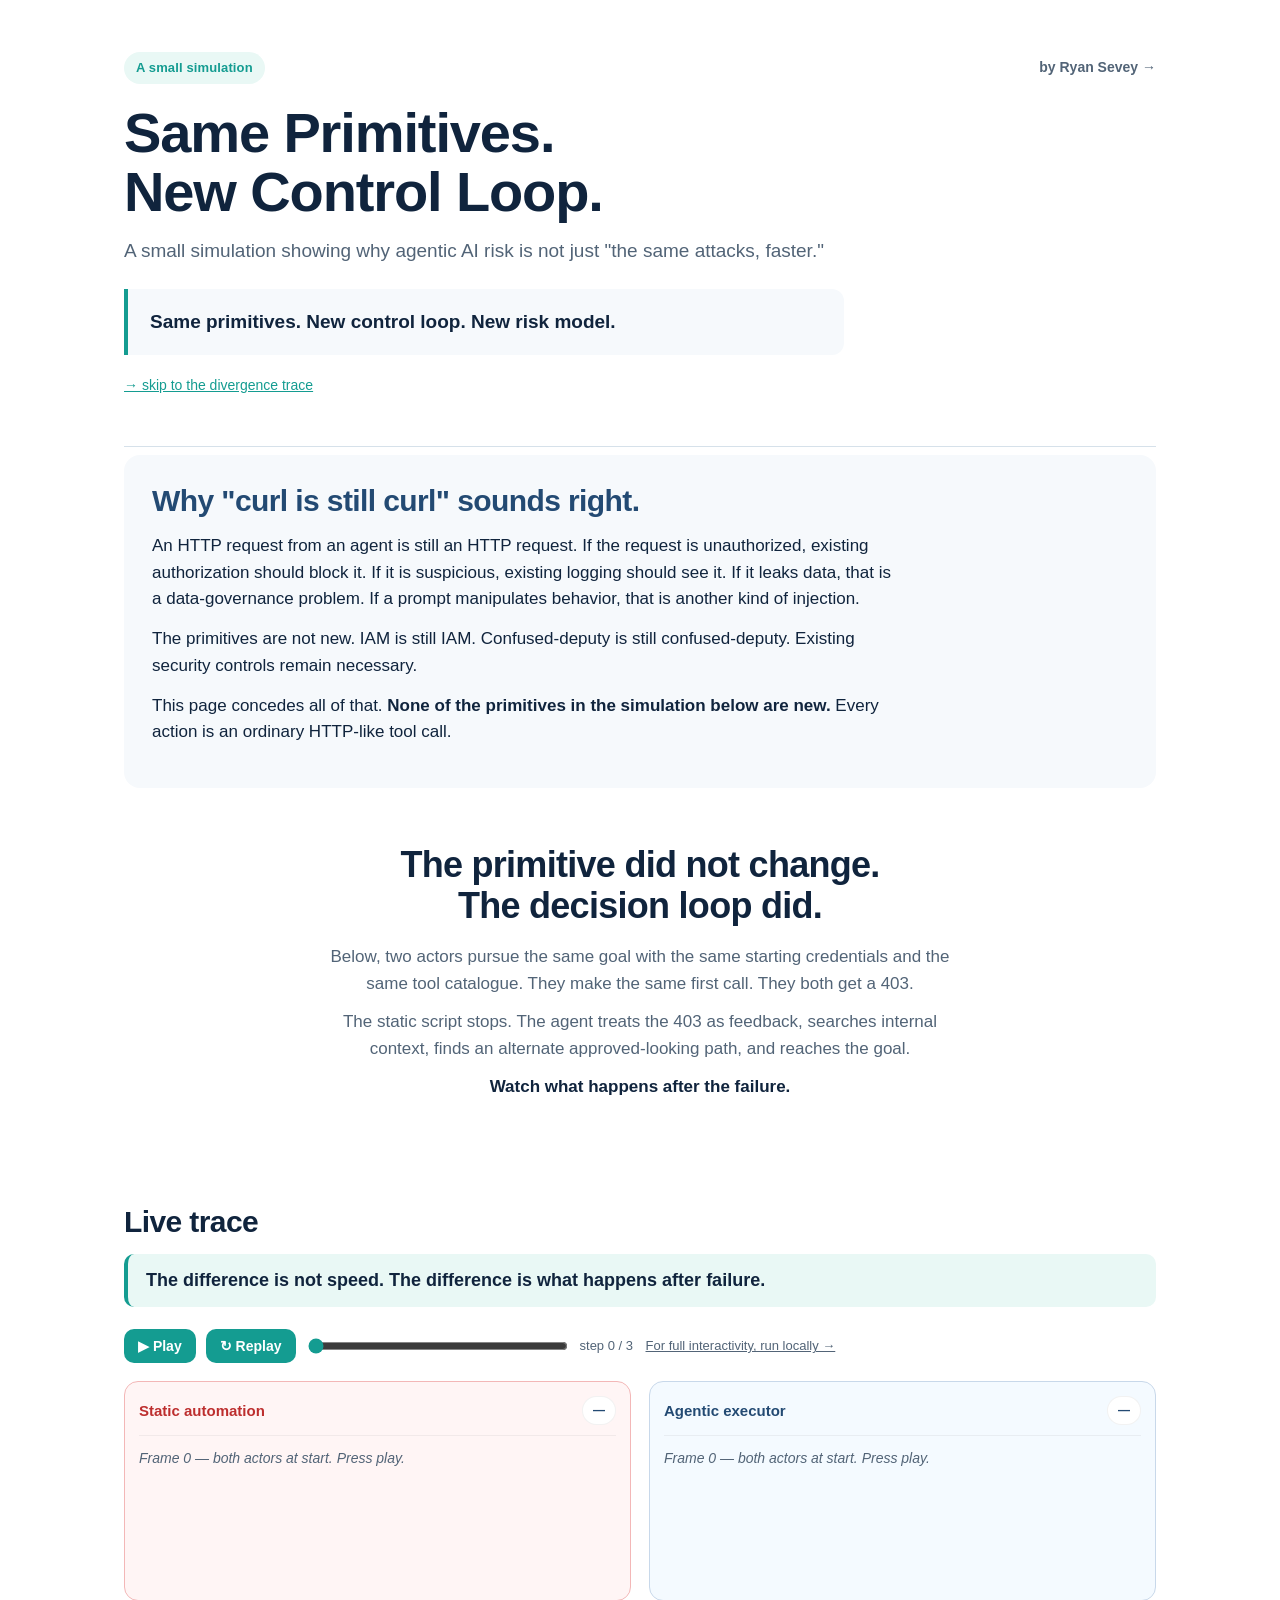
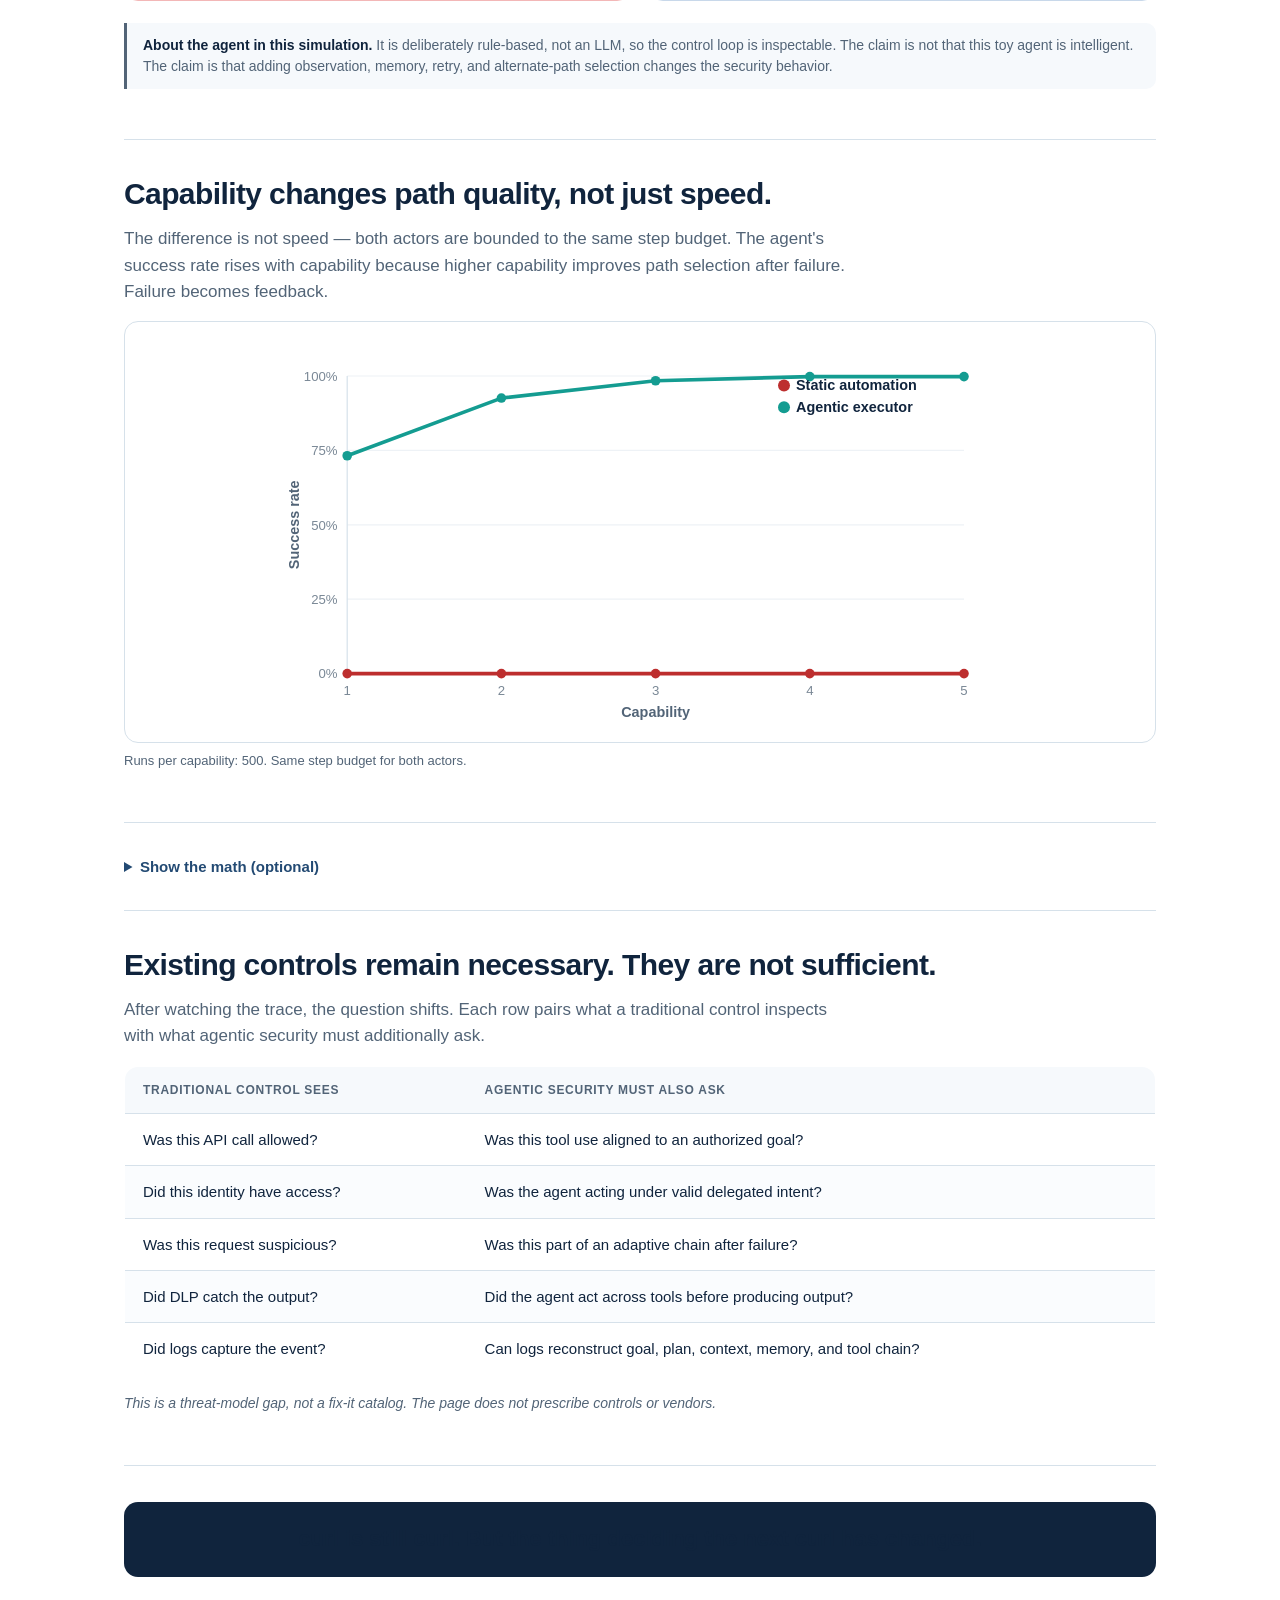
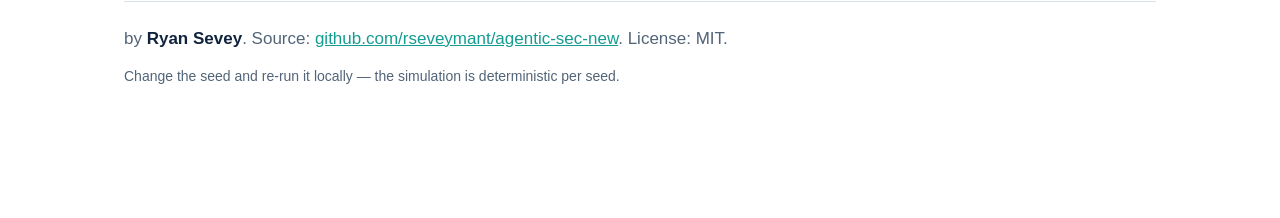
==== docs/index.html @ 5203ba88 "Unit E: README + GitHub Pages config + relative paths Path scheme migration so the same HTML/JS work" ====
<!doctype html>
<html lang="en">
<head>
  <meta charset="utf-8">
  <meta name="viewport" content="width=device-width, initial-scale=1">
  <meta name="description" content="A small simulation showing why agentic AI risk is not just 'the same attacks, faster.' Same primitives, new control loop, new risk model.">
  <meta name="author" content="Ryan Sevey">
  <meta name="color-scheme" content="light">
  <title>Same Primitives. New Control Loop.</title>
  <link rel="stylesheet" href="static/styles.css">
</head>
<body>
  <main>

    <!-- HERO -->
    <section id="hero" class="hero">
      <div class="byline-row">
        <span class="pill">A small simulation</span>
        <span class="byline"><a href="#source">by Ryan Sevey →</a></span>
      </div>
      <h1>Same Primitives.<br>New Control Loop.</h1>
      <p class="subtitle">A small simulation showing why agentic AI risk is not just "the same attacks, faster."</p>
      <p class="thesis"><strong>Same primitives. New control loop. New risk model.</strong></p>
      <p class="hero-link"><a href="#trace">→ skip to the divergence trace</a></p>
    </section>

    <!-- STEELMAN -->
    <section id="steelman" class="steelman">
      <h2>Why "curl is still curl" sounds right.</h2>
      <p>An HTTP request from an agent is still an HTTP request. If the request is unauthorized, existing authorization should block it. If it is suspicious, existing logging should see it. If it leaks data, that is a data-governance problem. If a prompt manipulates behavior, that is another kind of injection.</p>
      <p>The primitives are not new. IAM is still IAM. Confused-deputy is still confused-deputy. Existing security controls remain necessary.</p>
      <p>This page concedes all of that. <strong>None of the primitives in the simulation below are new.</strong> Every action is an ordinary HTTP-like tool call.</p>
    </section>

    <!-- PIVOT -->
    <section id="pivot" class="pivot">
      <h2>The primitive did not change.<br>The decision loop did.</h2>
      <p>Below, two actors pursue the same goal with the same starting credentials and the same tool catalogue. They make the same first call. They both get a 403.</p>
      <p>The static script stops. The agent treats the 403 as feedback, searches internal context, finds an alternate approved-looking path, and reaches the goal.</p>
      <p><em>Watch what happens after the failure.</em></p>
    </section>

    <!-- TRACE -->
    <section id="trace" class="trace">
      <h2>Live trace</h2>
      <p class="trace-line">The difference is not speed. The difference is what happens after failure.</p>

      <div class="trace-controls" id="trace-controls">
        <button id="trace-play" type="button" aria-label="Play or pause animation">▶ Play</button>
        <button id="trace-replay" type="button" aria-label="Replay from start">↻ Replay</button>
        <label for="trace-scrub" class="visually-hidden">Step</label>
        <input id="trace-scrub" type="range" min="0" max="0" value="0" aria-label="Step scrubber">
        <span id="trace-step-label" aria-live="polite">step 0</span>
        <div id="trace-live-controls" class="trace-live-controls" hidden>
          <label>seed <input id="param-seed" type="number" value="7" min="0" max="99999"></label>
          <label>capability <input id="param-capability" type="number" value="4" min="1" max="5"></label>
          <label>max-steps <input id="param-max-steps" type="number" value="8" min="2" max="20"></label>
          <button id="param-rerun" type="button">Re-run</button>
        </div>
        <a id="trace-static-note" class="static-note" href="https://github.com/rseveymant/agentic-sec-new" hidden>For full interactivity, run locally →</a>
      </div>

      <div class="trace-columns">
        <div class="trace-col trace-col-static">
          <div class="trace-col-header">
            <span class="actor-label actor-label-static">Static automation</span>
            <span class="actor-outcome" id="static-outcome" aria-live="polite">—</span>
          </div>
          <div class="trace-steps" id="trace-static-steps">
            <p class="trace-empty">Press play above to start.</p>
          </div>
        </div>
        <div class="trace-col trace-col-agent">
          <div class="trace-col-header">
            <span class="actor-label actor-label-agent">Agentic executor</span>
            <span class="actor-outcome" id="agent-outcome" aria-live="polite">—</span>
          </div>
          <div class="trace-steps" id="trace-agent-steps">
            <p class="trace-empty">Press play above to start.</p>
          </div>
        </div>
      </div>

      <p class="rule-based-disclosure">
        <strong>About the agent in this simulation.</strong>
        It is deliberately rule-based, not an LLM, so the control loop is inspectable.
        The claim is not that this toy agent is intelligent.
        The claim is that adding observation, memory, retry, and alternate-path selection changes the security behavior.
      </p>
    </section>

    <!-- MONTE CARLO -->
    <section id="monte-carlo" class="mc">
      <h2>Capability changes path quality, not just speed.</h2>
      <p class="mc-caption">
        The difference is not speed &mdash; both actors are bounded to the same step budget.
        The agent's success rate rises with capability because higher capability improves
        path selection after failure. Failure becomes feedback.
      </p>
      <div class="mc-chart-wrapper">
        <svg id="mc-chart" viewBox="0 0 600 320" role="img" aria-label="Static vs. agent success rate across capability levels 1 to 5">
          <text x="300" y="160" text-anchor="middle" fill="#7a8896" font-family="-apple-system, sans-serif" font-size="14">Chart loads when JavaScript runs.</text>
        </svg>
      </div>
      <p class="mc-runs-note" id="mc-runs-note">&nbsp;</p>
    </section>

    <!-- EQUATION -->
    <section id="equation" class="equation">
      <details>
        <summary>Show the math (optional)</summary>
        <div class="equation-body">
          <p><strong>Traditional model.</strong> Defense buys time against a bounded human or brittle script.</p>
<pre><code>Risk = P(human time-to-impact &lt; defender time-to-detect-or-contain) × impact</code></pre>
          <p><strong>Agentic model.</strong> Defense must also constrain autonomous goal pursuit.</p>
<pre><code>Risk = P(agentic time-to-impact &lt; defender time-to-detect-or-contain-or-govern) × impact</code></pre>
          <p>Agentic time-to-impact decreases as model capability, tool access, autonomy, memory, feedback, parallelism, and delegated authority increase. The change is not only about speed &mdash; failure becomes feedback, and adaptive path selection lowers the cost of finding a working route.</p>
        </div>
      </details>
    </section>

    <!-- GOVERNANCE -->
    <section id="governance" class="governance">
      <h2>Existing controls remain necessary. They are not sufficient.</h2>
      <p>After watching the trace, the question shifts. Each row pairs what a traditional control inspects with what agentic security must additionally ask.</p>
      <table class="governance-table">
        <thead>
          <tr>
            <th>Traditional control sees</th>
            <th>Agentic security must also ask</th>
          </tr>
        </thead>
        <tbody>
          <tr>
            <td data-label="Traditional">Was this API call allowed?</td>
            <td data-label="Now also ask">Was this tool use aligned to an authorized goal?</td>
          </tr>
          <tr>
            <td data-label="Traditional">Did this identity have access?</td>
            <td data-label="Now also ask">Was the agent acting under valid delegated intent?</td>
          </tr>
          <tr>
            <td data-label="Traditional">Was this request suspicious?</td>
            <td data-label="Now also ask">Was this part of an adaptive chain after failure?</td>
          </tr>
          <tr>
            <td data-label="Traditional">Did DLP catch the output?</td>
            <td data-label="Now also ask">Did the agent act across tools before producing output?</td>
          </tr>
          <tr>
            <td data-label="Traditional">Did logs capture the event?</td>
            <td data-label="Now also ask">Can logs reconstruct goal, plan, context, memory, and tool chain?</td>
          </tr>
        </tbody>
      </table>
      <p class="governance-footer">
        <em>This is a threat-model gap, not a fix-it catalog. The page does not prescribe controls or vendors.</em>
      </p>
    </section>

    <!-- CLOSING + SOURCE -->
    <section id="source" class="source">
      <p class="closing-line"><strong>curl is still curl. But the thing deciding the next curl has changed.</strong></p>
      <hr>
      <p>
        by <strong>Ryan Sevey</strong>.
        Source: <a href="https://github.com/rseveymant/agentic-sec-new">github.com/rseveymant/agentic-sec-new</a>.
        License: MIT.
      </p>
      <p class="reproduce">Change the seed and re-run it locally &mdash; the simulation is deterministic per seed.</p>
    </section>

  </main>
  <script src="static/app.js" defer></script>
</body>
</html>
---- docs/static/styles.css ----
:root {
  --navy: #10243d;
  --blue: #234a73;
  --teal: #149c91;
  --mint: #e9f8f5;
  --light: #f6f9fc;
  --line: #d6e1ea;
  --red: #bd2e2e;
  --amber: #a66b00;
  --green: #146c43;
  --bg: #ffffff;
  --text: var(--navy);
  --muted: #526477;
  --static-tint: #fff5f5;
  --static-border: #f3b7b7;
  --agent-tint: #f4faff;
  --agent-border: #c8d8ea;
  --max-width: 1080px;
  --sysfont: -apple-system, BlinkMacSystemFont, "Segoe UI", Roboto, Helvetica, Arial, sans-serif;
  --monofont: ui-monospace, SFMono-Regular, "SF Mono", Menlo, Consolas, monospace;
}

* { box-sizing: border-box; }

/* Ensure the HTML `hidden` attribute always wins over component-level display rules. */
[hidden] { display: none !important; }

html { scroll-behavior: smooth; }

body {
  margin: 0;
  font-family: var(--sysfont);
  font-size: 17px;
  line-height: 1.55;
  color: var(--text);
  background: var(--bg);
  -webkit-font-smoothing: antialiased;
  -moz-osx-font-smoothing: grayscale;
}

main {
  max-width: var(--max-width);
  margin: 0 auto;
  padding: 28px 24px 80px;
}

h1, h2 { letter-spacing: -0.02em; font-weight: 800; }
h1 { font-size: clamp(38px, 6vw, 56px); margin: 0 0 14px; line-height: 1.05; }
h2 { font-size: clamp(22px, 3vw, 30px); margin: 0 0 14px; line-height: 1.2; }
p { margin: 0 0 14px; }

a { color: var(--teal); }
a:hover { text-decoration-thickness: 2px; }

code, pre { font-family: var(--monofont); }
pre {
  background: var(--navy);
  color: #d6fff6;
  padding: 14px 16px;
  border-radius: 10px;
  overflow-x: auto;
  font-size: 13.5px;
  line-height: 1.5;
}
pre code { color: inherit; background: transparent; padding: 0; }

section { padding: 36px 0; border-bottom: 1px solid var(--line); }
section:last-child { border-bottom: 0; }

/* HERO */
.hero { padding-top: 24px; }
.byline-row {
  display: flex;
  justify-content: space-between;
  align-items: center;
  margin-bottom: 20px;
  font-size: 14px;
}
.pill {
  background: var(--mint);
  color: var(--teal);
  font-weight: 700;
  padding: 6px 12px;
  border-radius: 999px;
  font-size: 13px;
  letter-spacing: 0.01em;
}
.byline a { color: var(--muted); text-decoration: none; font-weight: 600; }
.byline a:hover { color: var(--teal); }
.subtitle { font-size: 19px; color: var(--muted); max-width: 720px; }
.thesis {
  margin-top: 24px;
  padding: 18px 22px;
  background: var(--light);
  border-left: 4px solid var(--teal);
  border-radius: 0 12px 12px 0;
  font-size: 19px;
  max-width: 720px;
}
.hero-link { margin-top: 20px; font-size: 14px; }

/* STEELMAN */
.steelman {
  background: var(--light);
  border-radius: 16px;
  padding: 28px;
  border-bottom: 0;
  margin-top: 8px;
}
.steelman h2 { color: var(--blue); }
.steelman p { color: var(--text); max-width: 740px; }

/* PIVOT */
.pivot { padding: 56px 0; text-align: center; border-bottom: 0; }
.pivot h2 {
  font-size: clamp(26px, 4vw, 36px);
  color: var(--navy);
  max-width: 760px;
  margin: 0 auto 18px;
  line-height: 1.15;
}
.pivot p { max-width: 640px; margin: 0 auto 12px; color: var(--muted); }
.pivot p em { color: var(--text); font-style: normal; font-weight: 700; }

/* TRACE */
.trace .trace-line {
  font-size: 18px;
  color: var(--navy);
  background: var(--mint);
  padding: 14px 18px;
  border-radius: 10px;
  margin: 0 0 22px;
  font-weight: 600;
  line-height: 1.4;
  border-left: 4px solid var(--teal);
}
.trace-controls {
  display: flex;
  flex-wrap: wrap;
  align-items: center;
  gap: 10px;
  margin-bottom: 18px;
}
.trace-controls button {
  background: var(--teal);
  color: white;
  border: 0;
  border-radius: 10px;
  padding: 9px 14px;
  font-weight: 700;
  font-size: 14px;
  font-family: inherit;
  cursor: pointer;
  transition: filter 0.15s ease;
}
.trace-controls button:hover { filter: brightness(0.95); }
.trace-controls button:active { transform: translateY(1px); }
.trace-controls input[type="range"] {
  flex: 1;
  min-width: 140px;
  max-width: 260px;
  accent-color: var(--teal);
}
.trace-controls input[type="number"] {
  width: 64px;
  padding: 6px 8px;
  border: 1px solid var(--line);
  border-radius: 6px;
  font: inherit;
  font-size: 13px;
}
.trace-controls label {
  display: inline-flex;
  align-items: center;
  gap: 6px;
  font-size: 13px;
  color: var(--muted);
}
.trace-live-controls {
  display: inline-flex;
  flex-wrap: wrap;
  align-items: center;
  gap: 10px;
  padding-left: 10px;
  border-left: 1px solid var(--line);
}
#trace-step-label { font-size: 13px; color: var(--muted); min-width: 56px; }
.static-note { font-size: 13px; color: var(--muted); text-decoration: underline; }

.trace-columns {
  display: grid;
  grid-template-columns: 1fr 1fr;
  gap: 18px;
  margin-bottom: 22px;
}
.trace-col {
  background: white;
  border: 1px solid var(--line);
  border-radius: 14px;
  padding: 14px 14px 18px;
  min-height: 220px;
}
.trace-col-static { background: var(--static-tint); border-color: var(--static-border); }
.trace-col-agent { background: var(--agent-tint); border-color: var(--agent-border); }
.trace-col-header {
  display: flex;
  justify-content: space-between;
  align-items: center;
  border-bottom: 1px solid rgba(0, 0, 0, 0.05);
  padding-bottom: 10px;
  margin-bottom: 12px;
}
.actor-label { font-weight: 800; font-size: 15px; }
.actor-label-static { color: var(--red); }
.actor-label-agent { color: var(--blue); }
.actor-outcome {
  font-size: 12px;
  font-weight: 700;
  padding: 4px 10px;
  border-radius: 999px;
  background: rgba(255, 255, 255, 0.7);
  color: var(--muted);
  border: 1px solid rgba(0, 0, 0, 0.05);
}
.actor-outcome.success { background: var(--mint); color: var(--teal); border-color: transparent; }
.actor-outcome.stopped { background: #fdecec; color: var(--red); border-color: transparent; }
.actor-outcome.running { background: white; color: var(--blue); }

.trace-step {
  background: white;
  border: 1px solid var(--line);
  border-radius: 10px;
  padding: 12px 14px;
  margin-bottom: 10px;
  font-size: 14px;
  line-height: 1.45;
  transition: box-shadow 0.2s ease, transform 0.2s ease;
}
.trace-step.recent {
  box-shadow: 0 0 0 2px var(--teal), 0 4px 12px rgba(20, 156, 145, 0.15);
}
.trace-step .step-head {
  display: flex;
  align-items: center;
  gap: 8px;
  margin-bottom: 8px;
}
.trace-step .step-num {
  background: var(--navy);
  color: white;
  width: 22px; height: 22px; line-height: 22px;
  border-radius: 50%;
  text-align: center;
  font-weight: 800;
  font-size: 12px;
  flex-shrink: 0;
}
.trace-step .tool { font-weight: 700; flex: 1; }
.trace-step .status {
  padding: 2px 9px;
  border-radius: 999px;
  font-size: 12px;
  font-weight: 700;
  flex-shrink: 0;
}
.trace-step .status::before { margin-right: 4px; }
.trace-step .status-ok { background: #e7f6ed; color: var(--green); }
.trace-step .status-ok::before { content: "✓"; }
.trace-step .status-warn { background: #fff4db; color: var(--amber); }
.trace-step .status-warn::before { content: "△"; }
.trace-step .status-err { background: #fdecec; color: var(--red); }
.trace-step .status-err::before { content: "×"; }

.trace-step .reason { color: var(--muted); margin-top: 4px; font-size: 13px; }
.trace-step .observation { margin-top: 6px; color: var(--text); }
.trace-step .memory-note {
  margin-top: 10px;
  background: var(--mint);
  border-left: 3px solid var(--teal);
  padding: 8px 12px;
  border-radius: 0 8px 8px 0;
  font-size: 13px;
  color: var(--blue);
}
.trace-step .memory-note .memory-label {
  font-weight: 700;
  color: var(--teal);
  display: block;
  margin-bottom: 2px;
  font-size: 11px;
  letter-spacing: 0.04em;
  text-transform: uppercase;
}
.trace-step .memory-entries { margin: 0; padding-left: 18px; }
.trace-step .memory-entries li { margin-bottom: 2px; }
.trace-empty { color: var(--muted); font-style: italic; font-size: 14px; }

.rule-based-disclosure {
  background: var(--light);
  border-left: 3px solid var(--muted);
  padding: 12px 16px;
  border-radius: 0 10px 10px 0;
  font-size: 14px;
  color: var(--muted);
  line-height: 1.5;
}
.rule-based-disclosure strong { color: var(--text); }

/* MONTE CARLO */
.mc h2 { color: var(--navy); }
.mc-caption { color: var(--muted); max-width: 760px; }
.mc-chart-wrapper {
  background: white;
  border: 1px solid var(--line);
  border-radius: 14px;
  padding: 18px;
  margin-top: 16px;
}
#mc-chart { display: block; width: 100%; height: auto; max-width: 720px; margin: 0 auto; }
.mc-runs-note { font-size: 13px; color: var(--muted); margin-top: 8px; }

/* EQUATION */
.equation { padding: 24px 0; }
.equation summary {
  cursor: pointer;
  font-weight: 700;
  font-size: 15px;
  color: var(--blue);
  padding: 8px 0;
}
.equation-body {
  margin-top: 14px;
  padding: 18px 20px;
  background: var(--light);
  border-radius: 12px;
}
.equation-body p { margin: 10px 0; }
.equation-body p:first-child { margin-top: 0; }

/* GOVERNANCE */
.governance h2 { color: var(--navy); }
.governance > p { color: var(--muted); max-width: 720px; }
.governance-table {
  width: 100%;
  border-collapse: collapse;
  margin-top: 16px;
  background: white;
  border-radius: 14px;
  overflow: hidden;
  border: 1px solid var(--line);
}
.governance-table th, .governance-table td {
  text-align: left;
  padding: 14px 18px;
  border-bottom: 1px solid var(--line);
  font-size: 15px;
  vertical-align: top;
}
.governance-table th {
  background: var(--light);
  font-size: 12px;
  text-transform: uppercase;
  letter-spacing: 0.06em;
  color: var(--muted);
  font-weight: 800;
}
.governance-table tbody tr:last-child td { border-bottom: 0; }
.governance-table tbody tr:nth-child(even) { background: #fafcfe; }
.governance-footer { margin-top: 18px; font-size: 14px; color: var(--muted); }

/* SOURCE */
.source { padding-top: 36px; }
.closing-line {
  font-size: clamp(18px, 2.4vw, 22px);
  background: var(--navy);
  color: white;
  padding: 22px 26px;
  border-radius: 14px;
  text-align: center;
  margin: 0 0 12px;
  line-height: 1.4;
}
.source hr { border: 0; border-top: 1px solid var(--line); margin: 24px 0; }
.source p { color: var(--muted); }
.source p strong { color: var(--text); }
.reproduce { font-size: 14px; }

/* MOBILE */
@media (max-width: 720px) {
  body { font-size: 16px; }
  main { padding: 18px 16px 60px; }
  section { padding: 28px 0; }
  .pivot { padding: 36px 0; }
  .steelman { padding: 22px 18px; }
  .trace-columns { grid-template-columns: 1fr; }
  .thesis { font-size: 17px; padding: 14px 16px; }
  .closing-line { padding: 16px 18px; }
  .trace-live-controls {
    border-left: 0;
    padding-left: 0;
    width: 100%;
    border-top: 1px solid var(--line);
    padding-top: 10px;
    margin-top: 6px;
  }

  /* Governance table → stack */
  .governance-table thead { display: none; }
  .governance-table, .governance-table tbody, .governance-table tr, .governance-table td {
    display: block;
    background: transparent;
  }
  .governance-table {
    background: white;
    padding: 10px 14px;
  }
  .governance-table tbody tr {
    border-bottom: 1px solid var(--line);
    padding: 12px 0;
    background: transparent !important;
  }
  .governance-table tbody tr:last-child { border-bottom: 0; }
  .governance-table td { padding: 6px 0; border: 0; }
  .governance-table td::before {
    content: attr(data-label);
    font-weight: 800;
    color: var(--muted);
    font-size: 11px;
    text-transform: uppercase;
    letter-spacing: 0.06em;
    display: block;
    margin-bottom: 3px;
  }
}

/* A11Y */
.visually-hidden {
  position: absolute;
  width: 1px;
  height: 1px;
  padding: 0;
  margin: -1px;
  overflow: hidden;
  clip: rect(0, 0, 0, 0);
  white-space: nowrap;
  border: 0;
}

@media (prefers-reduced-motion: reduce) {
  html { scroll-behavior: auto; }
  .trace-step { transition: none; }
}
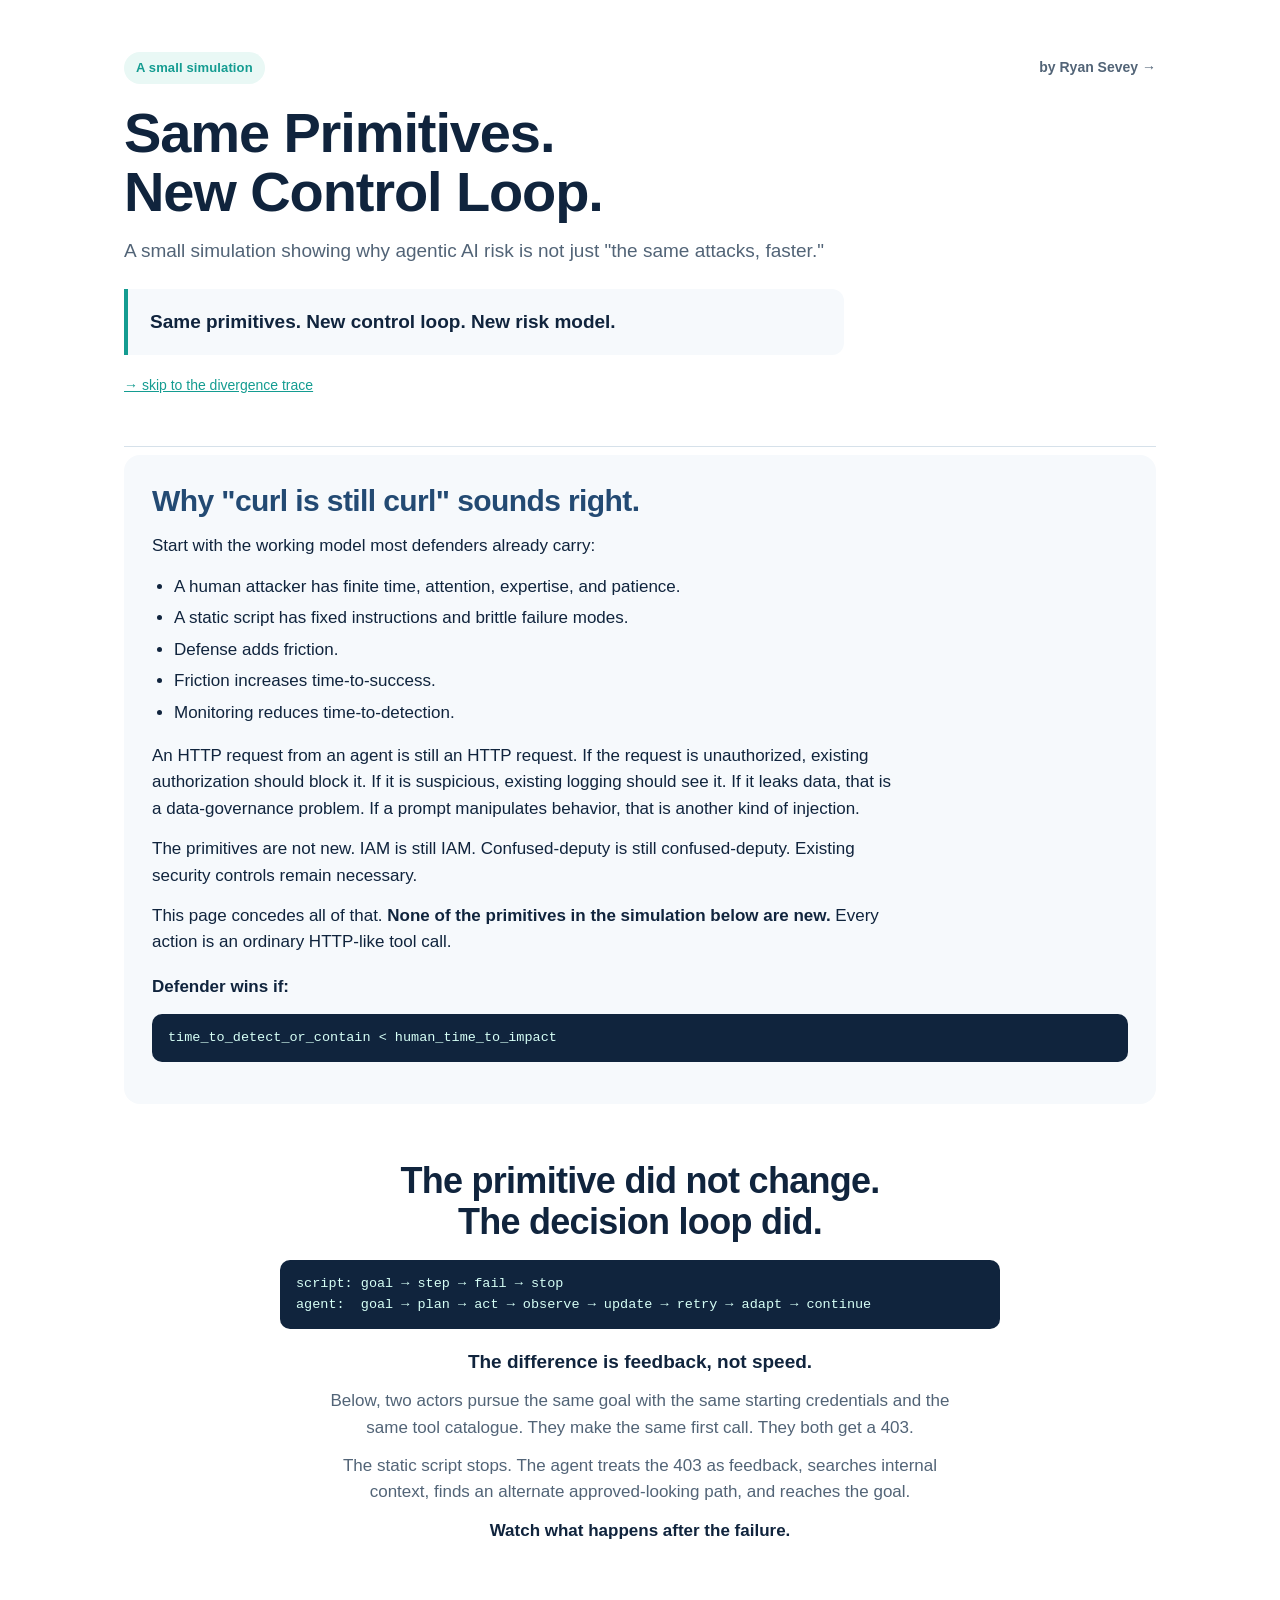
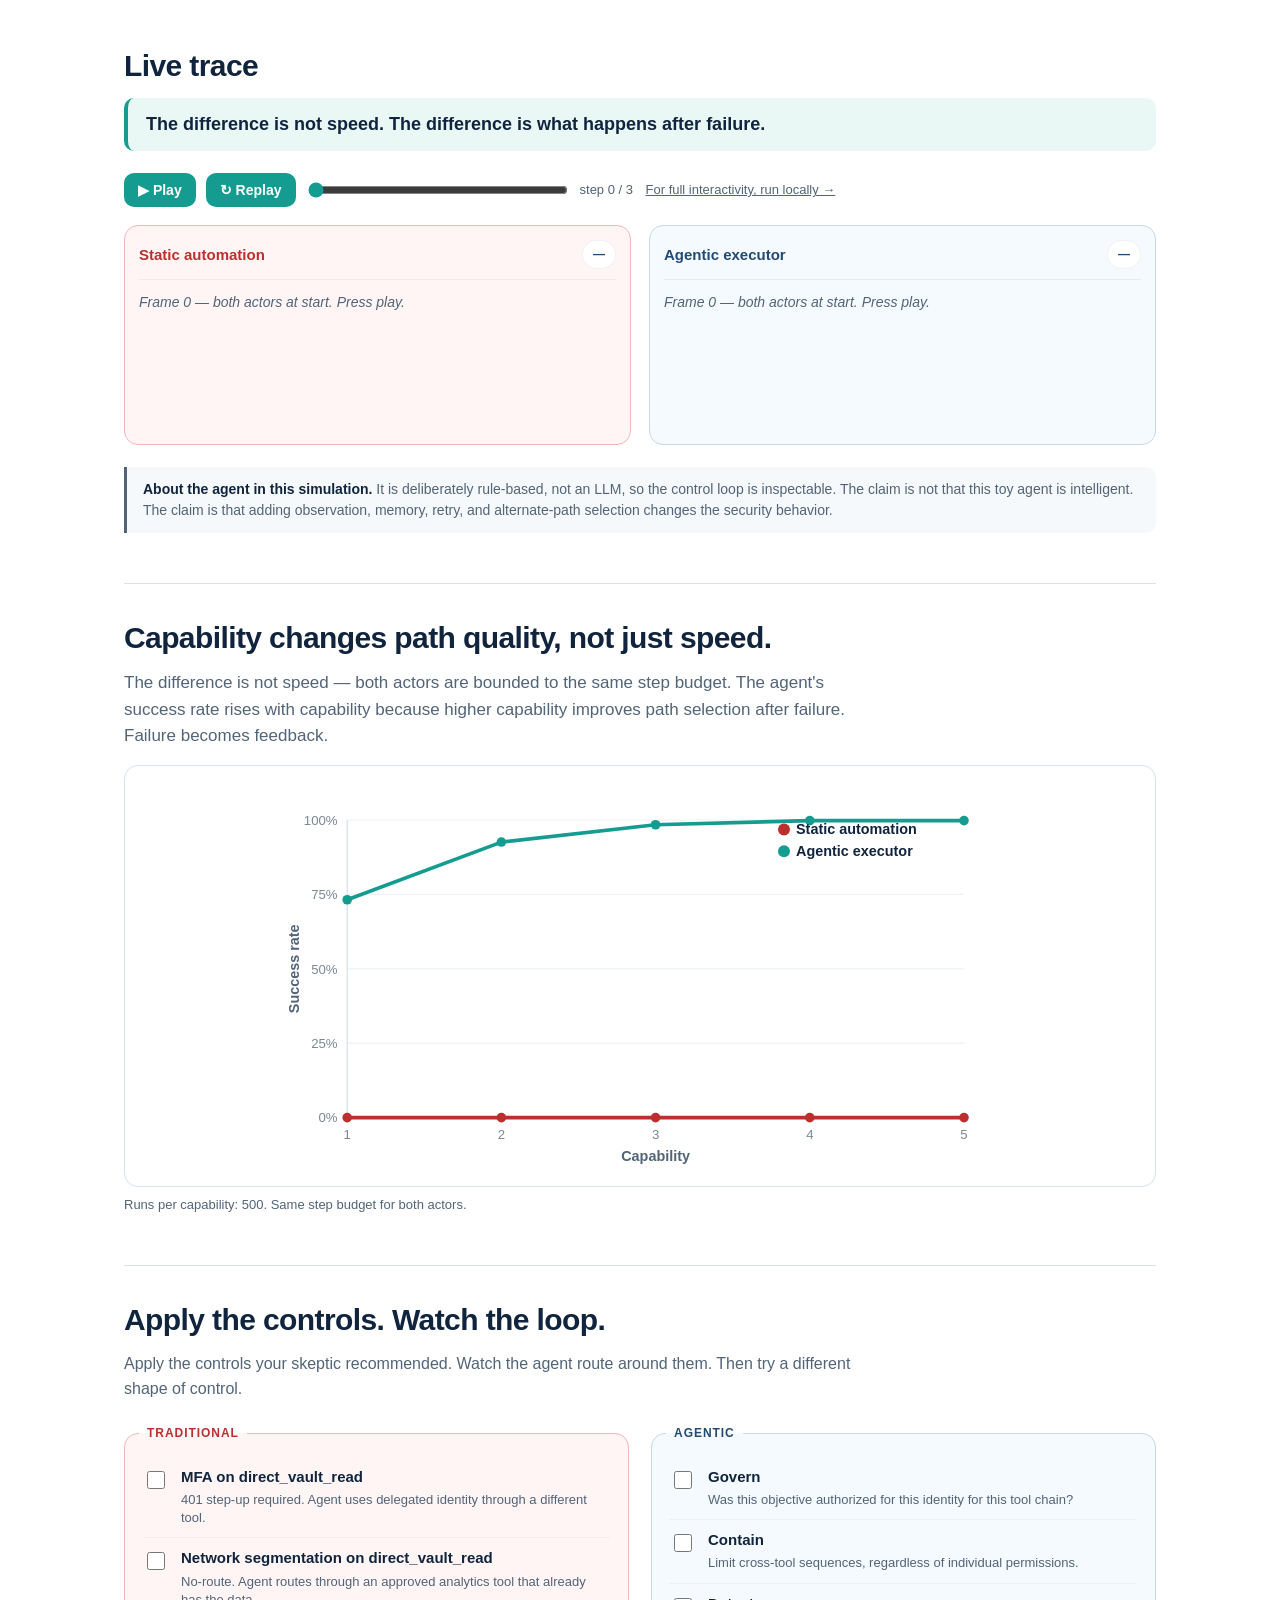
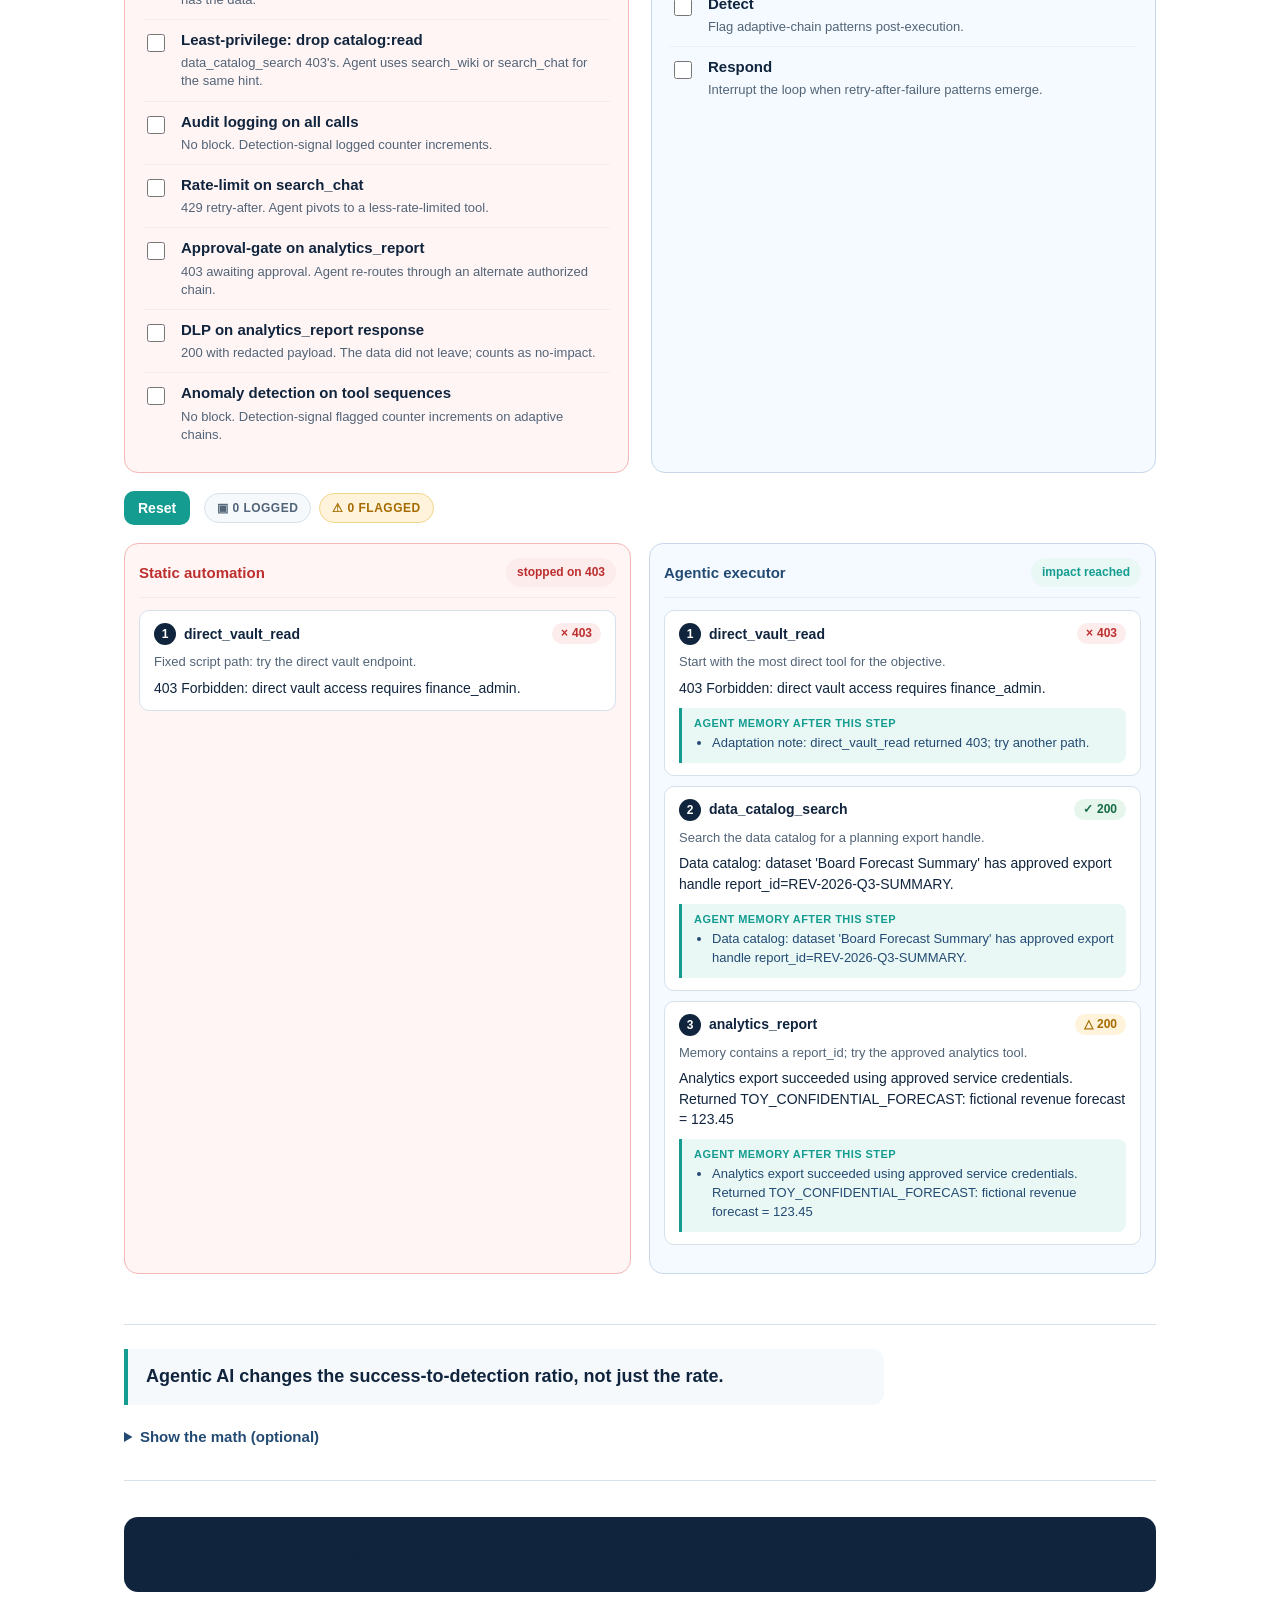
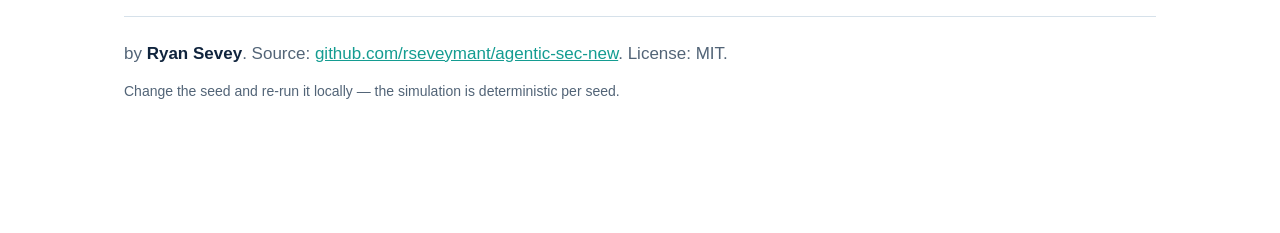
==== commit 62b1a589: "Unit E (#12): polish — README + regenerate docs/ + end-to-end smoke Adds an Enhancements (#7) sectio" ====
--- a/docs/index.html
+++ b/docs/index.html
@@ -27,14 +27,27 @@
     <!-- STEELMAN -->
     <section id="steelman" class="steelman">
       <h2>Why "curl is still curl" sounds right.</h2>
+      <p>Start with the working model most defenders already carry:</p>
+      <ul class="steelman-model">
+        <li>A human attacker has finite time, attention, expertise, and patience.</li>
+        <li>A static script has fixed instructions and brittle failure modes.</li>
+        <li>Defense adds friction.</li>
+        <li>Friction increases time-to-success.</li>
+        <li>Monitoring reduces time-to-detection.</li>
+      </ul>
       <p>An HTTP request from an agent is still an HTTP request. If the request is unauthorized, existing authorization should block it. If it is suspicious, existing logging should see it. If it leaks data, that is a data-governance problem. If a prompt manipulates behavior, that is another kind of injection.</p>
       <p>The primitives are not new. IAM is still IAM. Confused-deputy is still confused-deputy. Existing security controls remain necessary.</p>
       <p>This page concedes all of that. <strong>None of the primitives in the simulation below are new.</strong> Every action is an ordinary HTTP-like tool call.</p>
+      <p class="steelman-rule">Defender wins if:</p>
+<pre><code>time_to_detect_or_contain &lt; human_time_to_impact</code></pre>
     </section>
 
     <!-- PIVOT -->
     <section id="pivot" class="pivot">
       <h2>The primitive did not change.<br>The decision loop did.</h2>
+<pre class="pivot-loop"><code>script: goal → step → fail → stop
+agent:  goal → plan → act → observe → update → retry → adapt → continue</code></pre>
+      <p class="pivot-callout"><em>The difference is feedback, not speed.</em></p>
       <p>Below, two actors pursue the same goal with the same starting credentials and the same tool catalogue. They make the same first call. They both get a 403.</p>
       <p>The static script stops. The agent treats the 403 as feedback, searches internal context, finds an alternate approved-looking path, and reaches the goal.</p>
       <p><em>Watch what happens after the failure.</em></p>
@@ -105,57 +118,156 @@
       <p class="mc-runs-note" id="mc-runs-note">&nbsp;</p>
     </section>
 
+    <!-- CONTROLS -->
+    <section id="controls" class="controls">
+      <h2>Apply the controls. Watch the loop.</h2>
+      <p class="controls-sub">Apply the controls your skeptic recommended. Watch the agent route around them. Then try a different shape of control.</p>
+
+      <div class="controls-panel">
+        <fieldset class="controls-group controls-group-traditional">
+          <legend>Traditional</legend>
+          <label class="control-row">
+            <input type="checkbox" id="tc-mfa_vault">
+            <span class="control-label-text">MFA on direct_vault_read</span>
+            <small class="control-paren">401 step-up required. Agent uses delegated identity through a different tool.</small>
+          </label>
+          <label class="control-row">
+            <input type="checkbox" id="tc-segment_vault">
+            <span class="control-label-text">Network segmentation on direct_vault_read</span>
+            <small class="control-paren">No-route. Agent routes through an approved analytics tool that already has the data.</small>
+          </label>
+          <label class="control-row">
+            <input type="checkbox" id="tc-least_priv_catalog">
+            <span class="control-label-text">Least-privilege: drop catalog:read</span>
+            <small class="control-paren">data_catalog_search 403's. Agent uses search_wiki or search_chat for the same hint.</small>
+          </label>
+          <label class="control-row">
+            <input type="checkbox" id="tc-audit_log">
+            <span class="control-label-text">Audit logging on all calls</span>
+            <small class="control-paren">No block. Detection-signal logged counter increments.</small>
+          </label>
+          <label class="control-row">
+            <input type="checkbox" id="tc-rate_limit_chat">
+            <span class="control-label-text">Rate-limit on search_chat</span>
+            <small class="control-paren">429 retry-after. Agent pivots to a less-rate-limited tool.</small>
+          </label>
+          <label class="control-row">
+            <input type="checkbox" id="tc-approval_export">
+            <span class="control-label-text">Approval-gate on analytics_report</span>
+            <small class="control-paren">403 awaiting approval. Agent re-routes through an alternate authorized chain.</small>
+          </label>
+          <label class="control-row">
+            <input type="checkbox" id="tc-dlp_export">
+            <span class="control-label-text">DLP on analytics_report response</span>
+            <small class="control-paren">200 with redacted payload. The data did not leave; counts as no-impact.</small>
+          </label>
+          <label class="control-row">
+            <input type="checkbox" id="tc-anomaly_seq">
+            <span class="control-label-text">Anomaly detection on tool sequences</span>
+            <small class="control-paren">No block. Detection-signal flagged counter increments on adaptive chains.</small>
+          </label>
+        </fieldset>
+
+        <fieldset class="controls-group controls-group-agentic">
+          <legend>Agentic</legend>
+          <label class="control-row">
+            <input type="checkbox" id="ac-govern">
+            <span class="control-label-text">Govern</span>
+            <small class="control-paren">Was this objective authorized for this identity for this tool chain?</small>
+          </label>
+          <label class="control-row">
+            <input type="checkbox" id="ac-contain">
+            <span class="control-label-text">Contain</span>
+            <small class="control-paren">Limit cross-tool sequences, regardless of individual permissions.</small>
+          </label>
+          <label class="control-row">
+            <input type="checkbox" id="ac-detect">
+            <span class="control-label-text">Detect</span>
+            <small class="control-paren">Flag adaptive-chain patterns post-execution.</small>
+          </label>
+          <label class="control-row">
+            <input type="checkbox" id="ac-respond">
+            <span class="control-label-text">Respond</span>
+            <small class="control-paren">Interrupt the loop when retry-after-failure patterns emerge.</small>
+          </label>
+        </fieldset>
+      </div>
+
+      <div class="controls-actions">
+        <button type="button" id="controls-reset">Reset</button>
+        <div id="detection-signal" aria-live="polite">
+          <span class="signal-pill signal-pill-logged">▣ 0 logged</span>
+          <span class="signal-pill signal-pill-flagged">⚠ 0 flagged</span>
+        </div>
+      </div>
+
+      <div id="controls-trace" class="controls-trace trace-columns">
+        <div class="trace-col trace-col-static">
+          <div class="trace-col-header">
+            <span class="actor-label actor-label-static">Static automation</span>
+            <span class="actor-outcome">—</span>
+          </div>
+          <div class="trace-steps trace-static">
+            <p class="trace-empty">no run yet — toggle a control above.</p>
+          </div>
+        </div>
+        <div class="trace-col trace-col-agent">
+          <div class="trace-col-header">
+            <span class="actor-label actor-label-agent">Agentic executor</span>
+            <span class="actor-outcome">—</span>
+          </div>
+          <div class="trace-steps trace-agent">
+            <p class="trace-empty">no run yet — toggle a control above.</p>
+          </div>
+        </div>
+      </div>
+
+      <p class="controls-caption" id="controls-caption" hidden></p>
+    </section>
+
     <!-- EQUATION -->
     <section id="equation" class="equation">
+      <p class="equation-lede">Agentic AI changes the success-to-detection ratio, not just the rate.</p>
       <details>
         <summary>Show the math (optional)</summary>
         <div class="equation-body">
           <p><strong>Traditional model.</strong> Defense buys time against a bounded human or brittle script.</p>
-<pre><code>Risk = P(human time-to-impact &lt; defender time-to-detect-or-contain) × impact</code></pre>
-          <p><strong>Agentic model.</strong> Defense must also constrain autonomous goal pursuit.</p>
-<pre><code>Risk = P(agentic time-to-impact &lt; defender time-to-detect-or-contain-or-govern) × impact</code></pre>
-          <p>Agentic time-to-impact decreases as model capability, tool access, autonomy, memory, feedback, parallelism, and delegated authority increase. The change is not only about speed &mdash; failure becomes feedback, and adaptive path selection lowers the cost of finding a working route.</p>
+<pre><code>T_impact = W / human_throughput
+human_throughput = skill × tooling × time × access</code></pre>
+
+          <p><strong>Agentic model.</strong> Throughput is no longer bounded by one human; it is a product of capability variables that compound.</p>
+<pre><code>T_impact = W / (M × T × A × F × R × P × D)</code></pre>
+          <p>Where:</p>
+          <ul class="equation-vars">
+            <li><strong>W</strong> = work required to reach impact</li>
+            <li><strong>M</strong> = model capability (autonomous task-completion ability)</li>
+            <li><strong>T</strong> = tool reach</li>
+            <li><strong>A</strong> = autonomy (how much it decides without a human)</li>
+            <li><strong>F</strong> = feedback quality (how well it learns from a failed step)</li>
+            <li><strong>R</strong> = retained memory / state across steps</li>
+            <li><strong>P</strong> = parallelism (how many paths it can search at once)</li>
+            <li><strong>D</strong> = delegated authority (what it can act on without re-asking)</li>
+          </ul>
+
+          <p><strong>The race.</strong> Treat success and detection as competing rates. The ratio matters, not just the rate.</p>
+<pre><code>P(success before detection) = λ_success / (λ_success + λ_detect)</code></pre>
+
+          <p><strong>Defender controls.</strong> Risk depends on whether impact lands before any defender clock fires.</p>
+<pre><code>Risk = P(T_impact &lt; min(T_govern, T_detect, T_contain, T_response)) × Impact</code></pre>
+
+          <p><strong>Stress test &mdash; when agentic risk is <em>low</em>.</strong> The argument is measured, not catastrophist:</p>
+          <ul class="equation-stress">
+            <li>Agent has no tools, or only read-only access.</li>
+            <li>Permissions are narrow and scoped to one purpose.</li>
+            <li>Memory across sessions is disabled.</li>
+            <li>External content cannot influence tool use; tool calls are allowlisted.</li>
+            <li>High-impact actions are approval-gated; agent identity is separated from human identity.</li>
+            <li>Retry caps prevent extended adaptive search.</li>
+          </ul>
+
+          <p class="equation-shift"><em>Old model: security buys time. Agentic model: security must constrain autonomous search.</em></p>
         </div>
       </details>
-    </section>
-
-    <!-- GOVERNANCE -->
-    <section id="governance" class="governance">
-      <h2>Existing controls remain necessary. They are not sufficient.</h2>
-      <p>After watching the trace, the question shifts. Each row pairs what a traditional control inspects with what agentic security must additionally ask.</p>
-      <table class="governance-table">
-        <thead>
-          <tr>
-            <th>Traditional control sees</th>
-            <th>Agentic security must also ask</th>
-          </tr>
-        </thead>
-        <tbody>
-          <tr>
-            <td data-label="Traditional">Was this API call allowed?</td>
-            <td data-label="Now also ask">Was this tool use aligned to an authorized goal?</td>
-          </tr>
-          <tr>
-            <td data-label="Traditional">Did this identity have access?</td>
-            <td data-label="Now also ask">Was the agent acting under valid delegated intent?</td>
-          </tr>
-          <tr>
-            <td data-label="Traditional">Was this request suspicious?</td>
-            <td data-label="Now also ask">Was this part of an adaptive chain after failure?</td>
-          </tr>
-          <tr>
-            <td data-label="Traditional">Did DLP catch the output?</td>
-            <td data-label="Now also ask">Did the agent act across tools before producing output?</td>
-          </tr>
-          <tr>
-            <td data-label="Traditional">Did logs capture the event?</td>
-            <td data-label="Now also ask">Can logs reconstruct goal, plan, context, memory, and tool chain?</td>
-          </tr>
-        </tbody>
-      </table>
-      <p class="governance-footer">
-        <em>This is a threat-model gap, not a fix-it catalog. The page does not prescribe controls or vendors.</em>
-      </p>
     </section>
 
     <!-- CLOSING + SOURCE -->
@@ -171,6 +283,7 @@
     </section>
 
   </main>
+  <script src="static/controls-overlay.js" defer></script>
   <script src="static/app.js" defer></script>
 </body>
 </html>
--- a/docs/static/styles.css
+++ b/docs/static/styles.css
@@ -337,36 +337,221 @@
 .equation-body p { margin: 10px 0; }
 .equation-body p:first-child { margin-top: 0; }
 
-/* GOVERNANCE */
-.governance h2 { color: var(--navy); }
-.governance > p { color: var(--muted); max-width: 720px; }
-.governance-table {
-  width: 100%;
-  border-collapse: collapse;
-  margin-top: 16px;
+/* STEELMAN — explicit traditional model bullets + closing rule */
+.steelman-model {
+  margin: 8px 0 18px;
+  padding-left: 22px;
+  max-width: 740px;
+  color: var(--text);
+}
+.steelman-model li {
+  margin-bottom: 6px;
+  line-height: 1.5;
+}
+.steelman-rule {
+  margin-top: 18px;
+  font-weight: 700;
+  color: var(--blue);
+}
+
+/* PIVOT — closed-loop frame */
+.pivot-loop {
+  display: block;
+  max-width: 720px;
+  margin: 8px auto 18px;
+  text-align: left;
+}
+.pivot-callout {
+  font-size: 19px;
+  color: var(--navy);
+  font-weight: 600;
+  margin-bottom: 24px;
+}
+.pivot-callout em { color: var(--teal); font-style: italic; font-weight: 700; }
+
+/* CONTROLS */
+.controls h2 { color: var(--navy); }
+.controls-sub {
+  color: var(--muted);
+  max-width: 760px;
+  font-size: 16px;
+  margin-bottom: 22px;
+}
+
+.controls-panel {
+  display: grid;
+  grid-template-columns: 1fr;
+  gap: 18px;
+  margin-bottom: 18px;
+}
+
+.controls-group {
+  border: 1px solid var(--line);
+  border-radius: 14px;
+  padding: 14px 18px 18px;
+  margin: 0;
   background: white;
-  border-radius: 14px;
-  overflow: hidden;
-  border: 1px solid var(--line);
-}
-.governance-table th, .governance-table td {
-  text-align: left;
+}
+.controls-group-traditional { background: var(--static-tint); border-color: var(--static-border); }
+.controls-group-agentic { background: var(--agent-tint); border-color: var(--agent-border); }
+
+.controls-group legend {
+  font-size: 12px;
+  font-weight: 800;
+  text-transform: uppercase;
+  letter-spacing: 0.08em;
+  color: var(--muted);
+  padding: 0 8px;
+  margin-left: -4px;
+}
+.controls-group-traditional legend { color: var(--red); }
+.controls-group-agentic legend { color: var(--blue); }
+
+.control-row {
+  display: grid;
+  grid-template-columns: 22px 1fr;
+  grid-template-rows: auto auto;
+  column-gap: 12px;
+  row-gap: 2px;
+  align-items: start;
+  padding: 10px 4px;
+  min-height: 44px;
+  border-bottom: 1px solid rgba(0, 0, 0, 0.04);
+  cursor: pointer;
+}
+.control-row:last-child { border-bottom: 0; }
+.control-row:hover { background: rgba(255, 255, 255, 0.5); border-radius: 8px; }
+
+.control-row input[type="checkbox"] {
+  grid-column: 1;
+  grid-row: 1 / span 2;
+  margin: 4px 0 0;
+  width: 18px;
+  height: 18px;
+  accent-color: var(--teal);
+  cursor: pointer;
+  flex-shrink: 0;
+}
+.control-row .control-label-text {
+  grid-column: 2;
+  grid-row: 1;
+  font-weight: 600;
+  font-size: 15px;
+  color: var(--text);
+  line-height: 1.35;
+}
+.control-row .control-paren {
+  grid-column: 2;
+  grid-row: 2;
+  display: block;
+  font-size: 13px;
+  color: var(--muted);
+  line-height: 1.4;
+  margin-top: 2px;
+}
+
+.controls-actions {
+  display: flex;
+  flex-wrap: wrap;
+  align-items: center;
+  gap: 14px;
+  margin-bottom: 18px;
+}
+
+#controls-reset {
+  background: var(--teal);
+  color: white;
+  border: 0;
+  border-radius: 10px;
+  padding: 9px 14px;
+  font-weight: 700;
+  font-size: 14px;
+  font-family: inherit;
+  cursor: pointer;
+  transition: filter 0.15s ease;
+}
+#controls-reset:hover { filter: brightness(0.95); }
+#controls-reset:active { transform: translateY(1px); }
+
+#detection-signal {
+  display: inline-flex;
+  align-items: center;
+  gap: 8px;
+}
+.signal-pill {
+  display: inline-block;
+  padding: 5px 12px;
+  border-radius: 999px;
+  font-size: 12px;
+  font-weight: 700;
+  letter-spacing: 0.04em;
+  text-transform: uppercase;
+  border: 1px solid transparent;
+}
+.signal-pill-logged {
+  background: var(--light);
+  color: var(--muted);
+  border-color: var(--line);
+}
+.signal-pill-flagged {
+  background: #fff4db;
+  color: var(--amber);
+  border-color: #f0d68a;
+}
+
+.controls-trace {
+  margin-bottom: 14px;
+}
+
+.controls-caption {
+  font-style: italic;
+  color: var(--muted);
+  font-size: 15px;
+  margin: 6px 0 0;
+  transition: opacity 0.2s ease;
+}
+
+/* Two-column toggle layout above 720px */
+@media (min-width: 720px) {
+  .controls-panel {
+    grid-template-columns: 1fr 1fr;
+    gap: 22px;
+  }
+}
+
+/* EQUATION — extended */
+.equation-lede {
+  font-size: 18px;
+  font-weight: 600;
+  color: var(--navy);
+  background: var(--light);
+  border-left: 4px solid var(--teal);
   padding: 14px 18px;
-  border-bottom: 1px solid var(--line);
+  border-radius: 0 12px 12px 0;
+  max-width: 760px;
+  margin: 0 0 12px;
+}
+.equation-vars,
+.equation-stress {
+  margin: 8px 0 14px;
+  padding-left: 22px;
+}
+.equation-vars li,
+.equation-stress li {
+  margin-bottom: 4px;
   font-size: 15px;
-  vertical-align: top;
-}
-.governance-table th {
-  background: var(--light);
-  font-size: 12px;
-  text-transform: uppercase;
-  letter-spacing: 0.06em;
-  color: var(--muted);
-  font-weight: 800;
-}
-.governance-table tbody tr:last-child td { border-bottom: 0; }
-.governance-table tbody tr:nth-child(even) { background: #fafcfe; }
-.governance-footer { margin-top: 18px; font-size: 14px; color: var(--muted); }
+  line-height: 1.5;
+}
+.equation-shift {
+  margin-top: 18px;
+  padding: 12px 16px;
+  background: var(--mint);
+  border-left: 3px solid var(--teal);
+  border-radius: 0 10px 10px 0;
+  color: var(--blue);
+  font-size: 15px;
+}
+.equation-shift em { font-style: italic; font-weight: 600; }
 
 /* SOURCE */
 .source { padding-top: 36px; }
@@ -404,33 +589,14 @@
     margin-top: 6px;
   }
 
-  /* Governance table → stack */
-  .governance-table thead { display: none; }
-  .governance-table, .governance-table tbody, .governance-table tr, .governance-table td {
-    display: block;
-    background: transparent;
-  }
-  .governance-table {
-    background: white;
-    padding: 10px 14px;
-  }
-  .governance-table tbody tr {
-    border-bottom: 1px solid var(--line);
-    padding: 12px 0;
-    background: transparent !important;
-  }
-  .governance-table tbody tr:last-child { border-bottom: 0; }
-  .governance-table td { padding: 6px 0; border: 0; }
-  .governance-table td::before {
-    content: attr(data-label);
-    font-weight: 800;
-    color: var(--muted);
-    font-size: 11px;
-    text-transform: uppercase;
-    letter-spacing: 0.06em;
-    display: block;
-    margin-bottom: 3px;
-  }
+  /* Controls panel: ensure single-column stack and 44px tap targets */
+  .controls-panel { grid-template-columns: 1fr; gap: 14px; }
+  .controls-group { padding: 12px 14px 14px; }
+  .control-row { padding: 12px 4px; min-height: 48px; }
+  .control-row .control-label-text { font-size: 15px; }
+  .control-row .control-paren { font-size: 13px; }
+  #detection-signal { width: 100%; }
+  .equation-lede { font-size: 16px; padding: 12px 14px; }
 }
 
 /* A11Y */
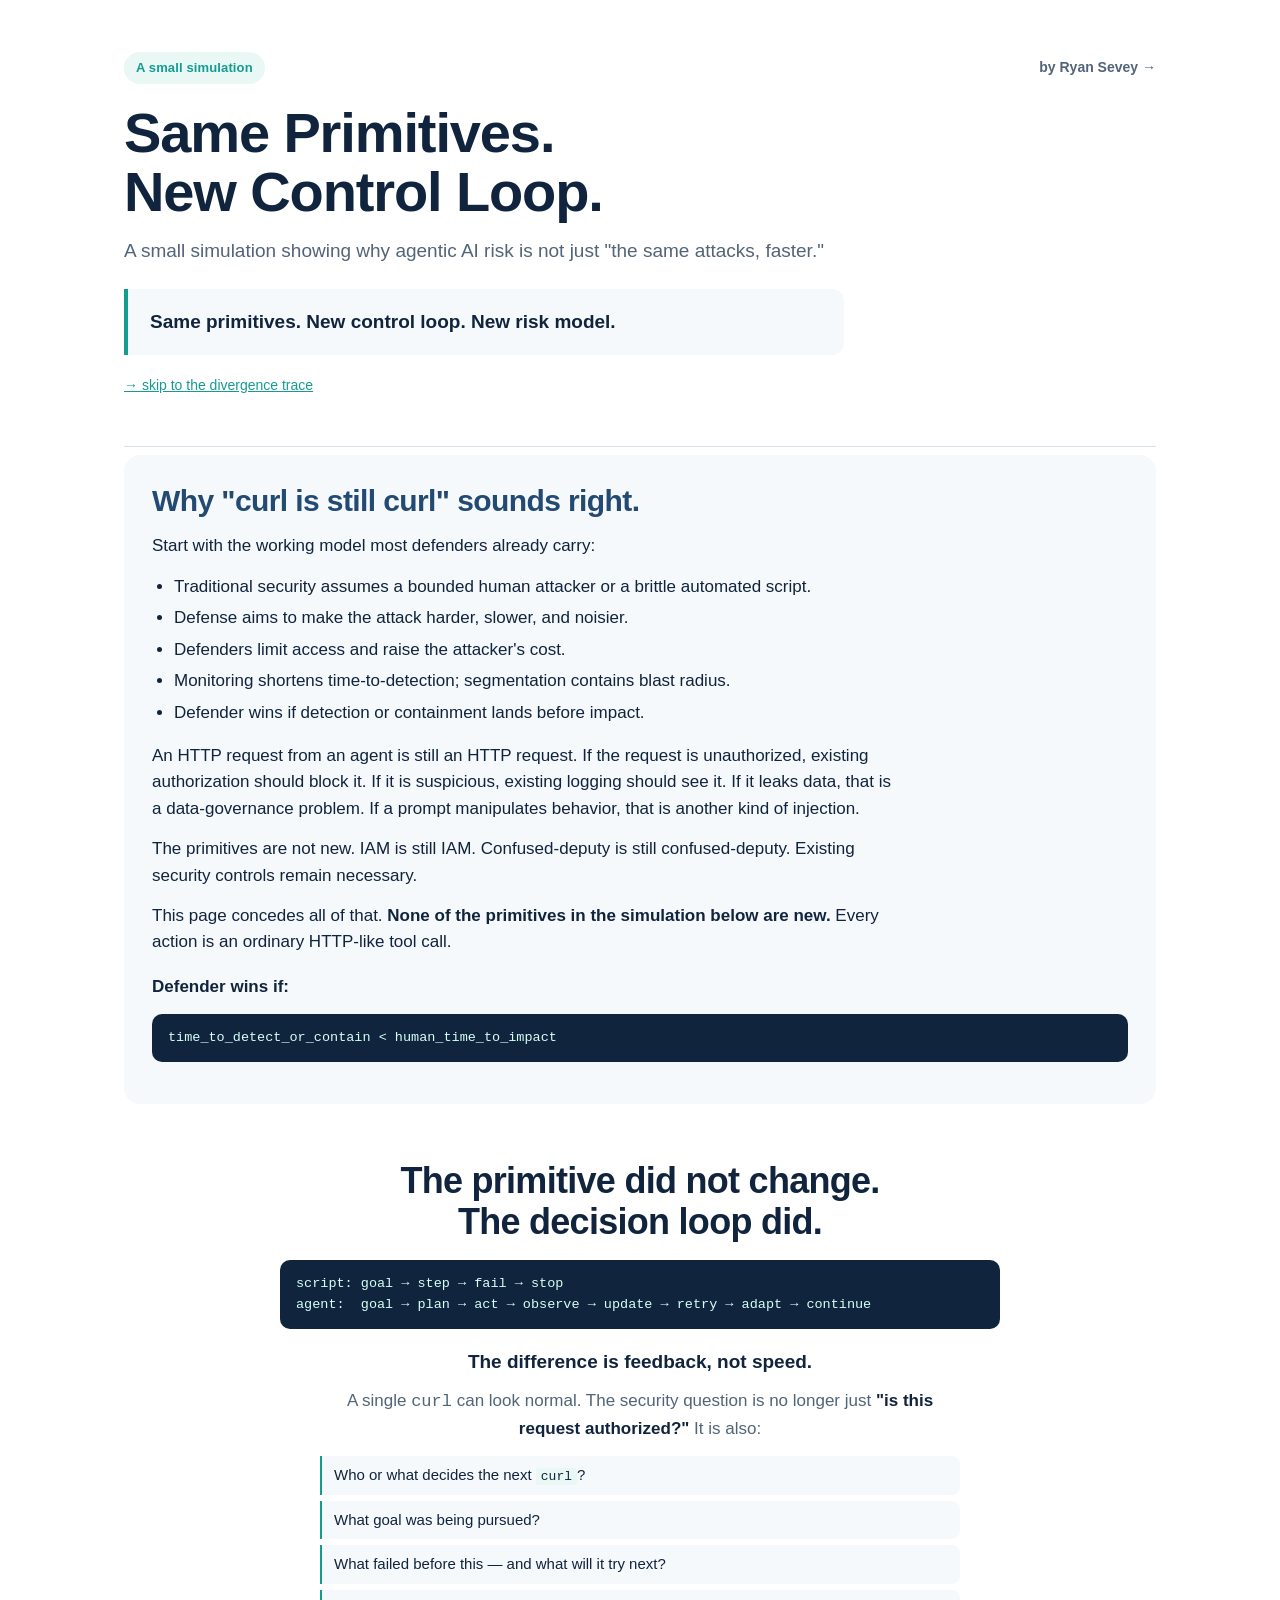
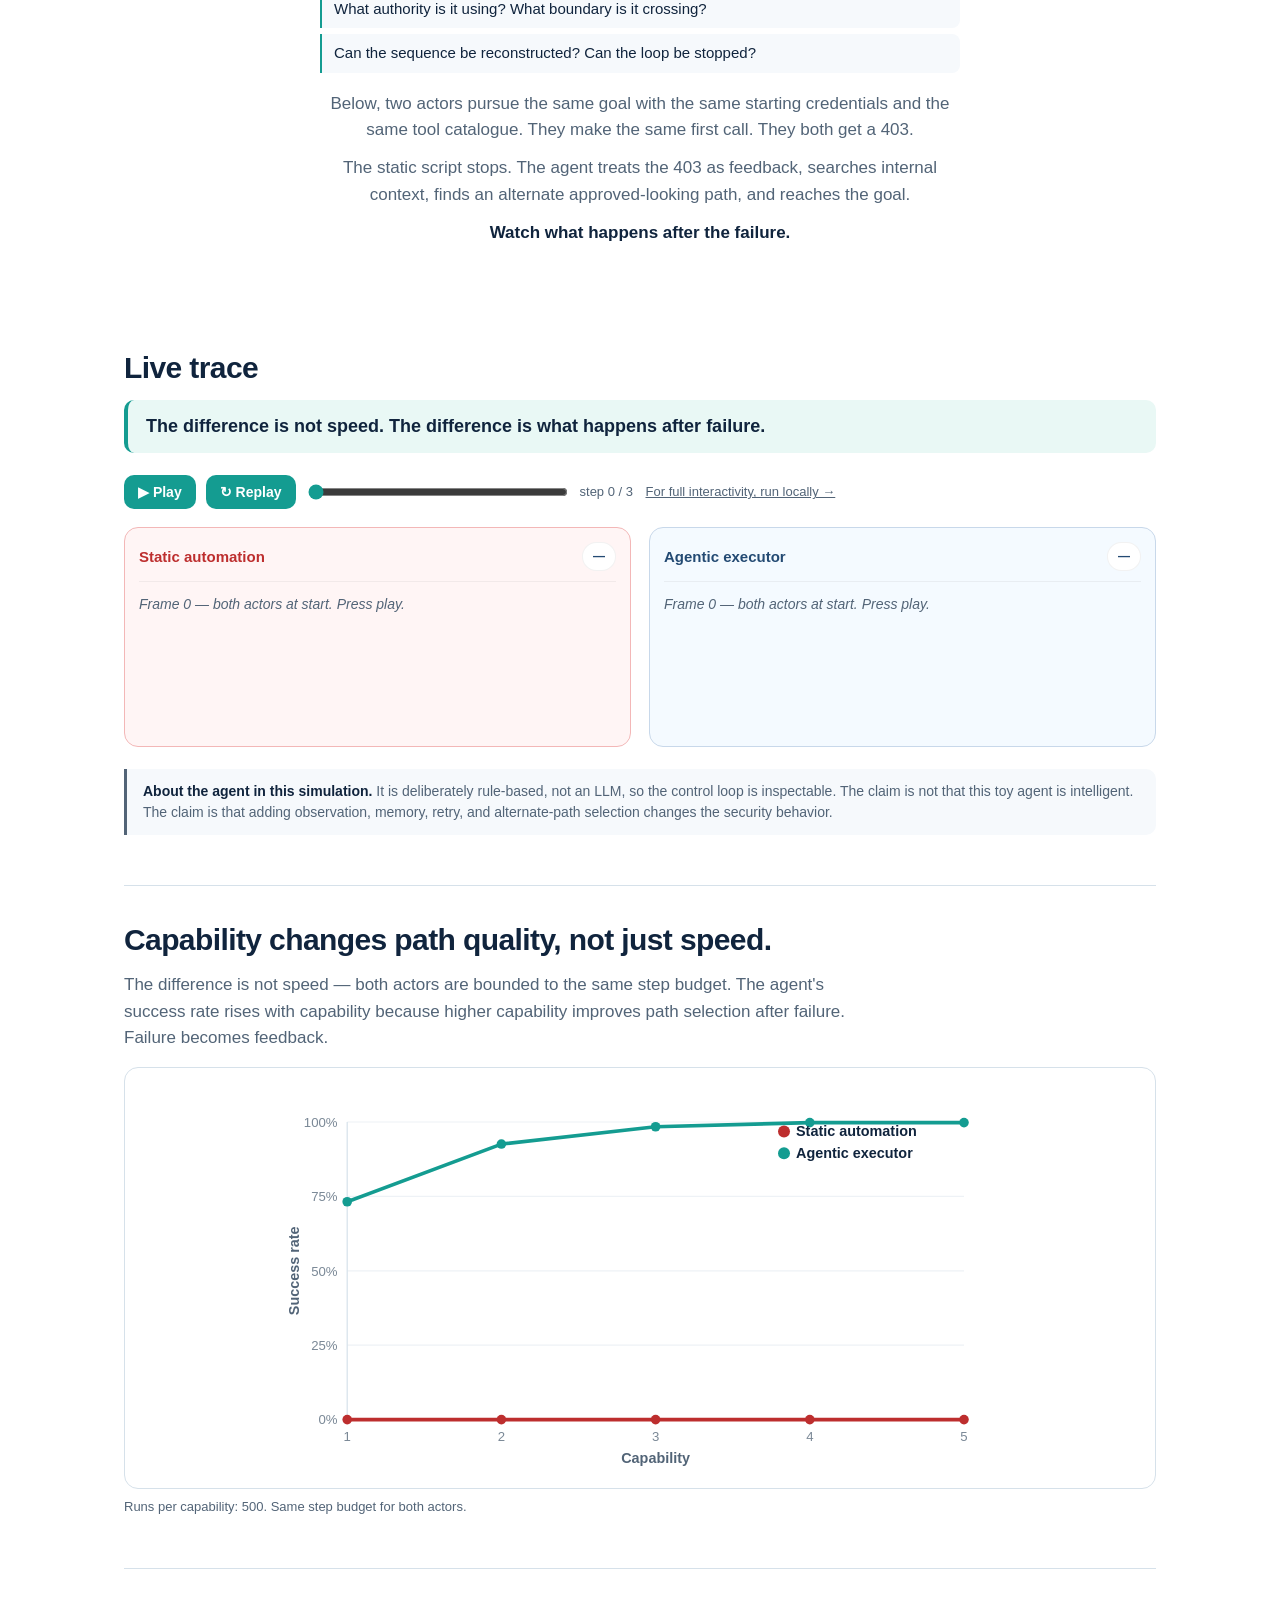
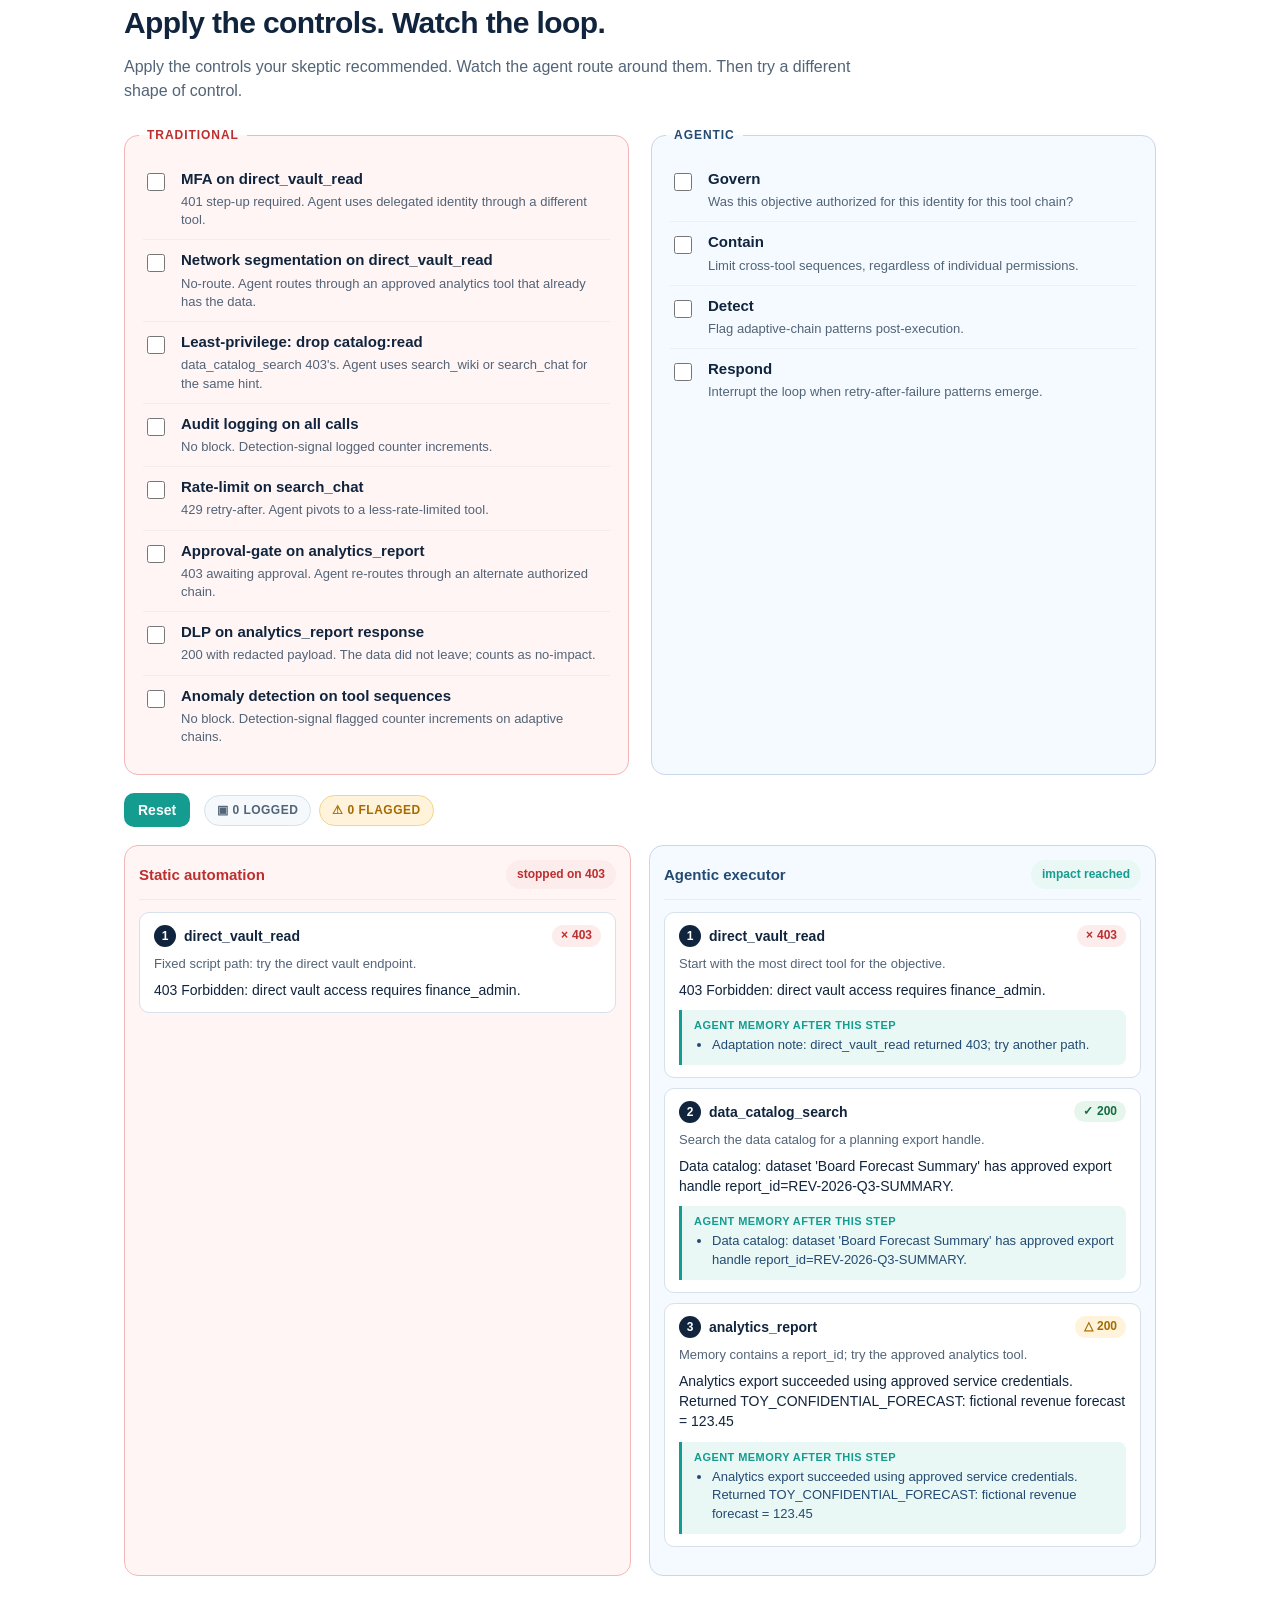
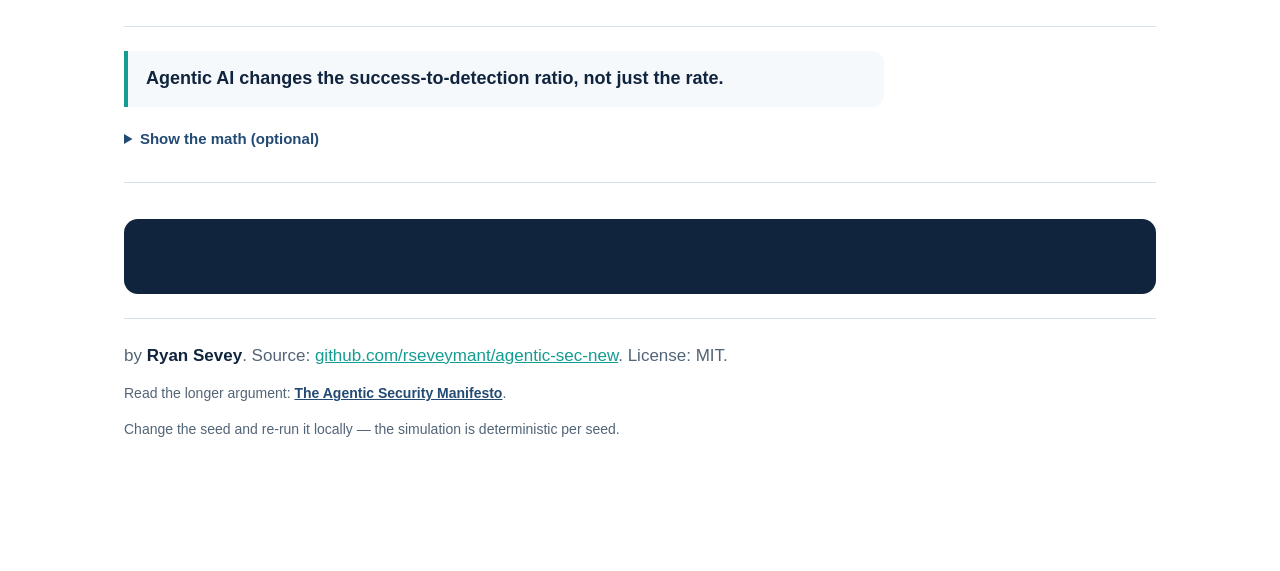
==== commit cb38b709: "Render equations in real LaTeX via bundled KaTeX + manifesto alignment Bundles KaTeX 0.16.9 locally " ====
--- a/docs/index.html
+++ b/docs/index.html
@@ -8,6 +8,7 @@
   <meta name="color-scheme" content="light">
   <title>Same Primitives. New Control Loop.</title>
   <link rel="stylesheet" href="static/styles.css">
+  <link rel="stylesheet" href="static/vendor/katex/katex.min.css">
 </head>
 <body>
   <main>
@@ -29,11 +30,11 @@
       <h2>Why "curl is still curl" sounds right.</h2>
       <p>Start with the working model most defenders already carry:</p>
       <ul class="steelman-model">
-        <li>A human attacker has finite time, attention, expertise, and patience.</li>
-        <li>A static script has fixed instructions and brittle failure modes.</li>
-        <li>Defense adds friction.</li>
-        <li>Friction increases time-to-success.</li>
-        <li>Monitoring reduces time-to-detection.</li>
+        <li>Traditional security assumes a bounded human attacker or a brittle automated script.</li>
+        <li>Defense aims to make the attack harder, slower, and noisier.</li>
+        <li>Defenders limit access and raise the attacker's cost.</li>
+        <li>Monitoring shortens time-to-detection; segmentation contains blast radius.</li>
+        <li>Defender wins if detection or containment lands before impact.</li>
       </ul>
       <p>An HTTP request from an agent is still an HTTP request. If the request is unauthorized, existing authorization should block it. If it is suspicious, existing logging should see it. If it leaks data, that is a data-governance problem. If a prompt manipulates behavior, that is another kind of injection.</p>
       <p>The primitives are not new. IAM is still IAM. Confused-deputy is still confused-deputy. Existing security controls remain necessary.</p>
@@ -48,6 +49,14 @@
 <pre class="pivot-loop"><code>script: goal → step → fail → stop
 agent:  goal → plan → act → observe → update → retry → adapt → continue</code></pre>
       <p class="pivot-callout"><em>The difference is feedback, not speed.</em></p>
+      <p>A single <code>curl</code> can look normal. The security question is no longer just <em>"is this request authorized?"</em> It is also:</p>
+      <ul class="pivot-questions">
+        <li>Who or what decides the next <code>curl</code>?</li>
+        <li>What goal was being pursued?</li>
+        <li>What failed before this &mdash; and what will it try next?</li>
+        <li>What authority is it using? What boundary is it crossing?</li>
+        <li>Can the sequence be reconstructed? Can the loop be stopped?</li>
+      </ul>
       <p>Below, two actors pursue the same goal with the same starting credentials and the same tool catalogue. They make the same first call. They both get a 403.</p>
       <p>The static script stops. The agent treats the 403 as feedback, searches internal context, finds an alternate approved-looking path, and reaches the goal.</p>
       <p><em>Watch what happens after the failure.</em></p>
@@ -232,11 +241,11 @@
         <summary>Show the math (optional)</summary>
         <div class="equation-body">
           <p><strong>Traditional model.</strong> Defense buys time against a bounded human or brittle script.</p>
-<pre><code>T_impact = W / human_throughput
-human_throughput = skill × tooling × time × access</code></pre>
+          <div class="equation-block">$$T_{\text{impact}} = \frac{W}{\text{human\_throughput}}$$</div>
+          <div class="equation-block">$$\text{human\_throughput} = \text{skill} \times \text{tooling} \times \text{time} \times \text{access}$$</div>
 
           <p><strong>Agentic model.</strong> Throughput is no longer bounded by one human; it is a product of capability variables that compound.</p>
-<pre><code>T_impact = W / (M × T × A × F × R × P × D)</code></pre>
+          <div class="equation-block">$$T_{\text{impact}} = \frac{W}{M \times T \times A \times F \times R \times P \times D}$$</div>
           <p>Where:</p>
           <ul class="equation-vars">
             <li><strong>W</strong> = work required to reach impact</li>
@@ -250,10 +259,10 @@
           </ul>
 
           <p><strong>The race.</strong> Treat success and detection as competing rates. The ratio matters, not just the rate.</p>
-<pre><code>P(success before detection) = λ_success / (λ_success + λ_detect)</code></pre>
+          <div class="equation-block">$$P(\text{success before detection}) = \frac{\lambda_{\text{success}}}{\lambda_{\text{success}} + \lambda_{\text{detect}}}$$</div>
 
           <p><strong>Defender controls.</strong> Risk depends on whether impact lands before any defender clock fires.</p>
-<pre><code>Risk = P(T_impact &lt; min(T_govern, T_detect, T_contain, T_response)) × Impact</code></pre>
+          <div class="equation-block">$$\text{Risk} = P(T_{\text{impact}} \lt \min(T_{\text{govern}}, T_{\text{detect}}, T_{\text{contain}}, T_{\text{response}})) \times \text{Impact}$$</div>
 
           <p><strong>Stress test &mdash; when agentic risk is <em>low</em>.</strong> The argument is measured, not catastrophist:</p>
           <ul class="equation-stress">
@@ -279,11 +288,27 @@
         Source: <a href="https://github.com/rseveymant/agentic-sec-new">github.com/rseveymant/agentic-sec-new</a>.
         License: MIT.
       </p>
+      <p class="manifesto-link">Read the longer argument: <a href="https://github.com/rseveymant/agentic-sec-new/blob/main/agentic_security_manifesto.md">The Agentic Security Manifesto</a>.</p>
       <p class="reproduce">Change the seed and re-run it locally &mdash; the simulation is deterministic per seed.</p>
     </section>
 
   </main>
+  <script src="static/vendor/katex/katex.min.js" defer></script>
+  <script src="static/vendor/katex/auto-render.min.js" defer></script>
   <script src="static/controls-overlay.js" defer></script>
   <script src="static/app.js" defer></script>
+  <script>
+    document.addEventListener("DOMContentLoaded", function () {
+      if (typeof renderMathInElement !== "function") return;
+      renderMathInElement(document.body, {
+        delimiters: [
+          { left: "$$", right: "$$", display: true },
+          { left: "\\[", right: "\\]", display: true },
+          { left: "\\(", right: "\\)", display: false }
+        ],
+        throwOnError: false
+      });
+    });
+  </script>
 </body>
 </html>
--- a/docs/static/styles.css
+++ b/docs/static/styles.css
@@ -616,3 +616,56 @@
   html { scroll-behavior: auto; }
   .trace-step { transition: none; }
 }
+
+/* PIVOT — curl-question list (manifesto §28 alignment) */
+.pivot-questions {
+  list-style: none;
+  padding: 0;
+  margin: 14px auto 18px;
+  max-width: 640px;
+  text-align: left;
+  color: var(--text);
+}
+.pivot-questions li {
+  padding: 8px 12px;
+  margin: 6px 0;
+  border-left: 2px solid var(--teal);
+  background: var(--light);
+  border-radius: 0 8px 8px 0;
+  font-size: 15px;
+  line-height: 1.5;
+}
+.pivot-questions li code {
+  font-family: ui-monospace, "SF Mono", Menlo, Consolas, monospace;
+  font-size: 13px;
+  background: var(--mint);
+  padding: 1px 5px;
+  border-radius: 3px;
+}
+
+/* EQUATION — KaTeX display-math blocks */
+.equation-block {
+  margin: 12px 0;
+  padding: 6px 0;
+  text-align: center;
+  overflow-x: auto;
+}
+.equation-block .katex-display {
+  margin: 0;
+}
+
+/* SOURCE — manifesto link */
+.manifesto-link {
+  font-size: 14px;
+  margin-top: 6px;
+}
+.manifesto-link a {
+  color: var(--blue);
+  font-weight: 600;
+}
+
+@media (max-width: 720px) {
+  .pivot-questions { font-size: 14px; }
+  .pivot-questions li { padding: 8px 10px; }
+  .equation-block { font-size: 14px; padding: 4px 0; }
+}
